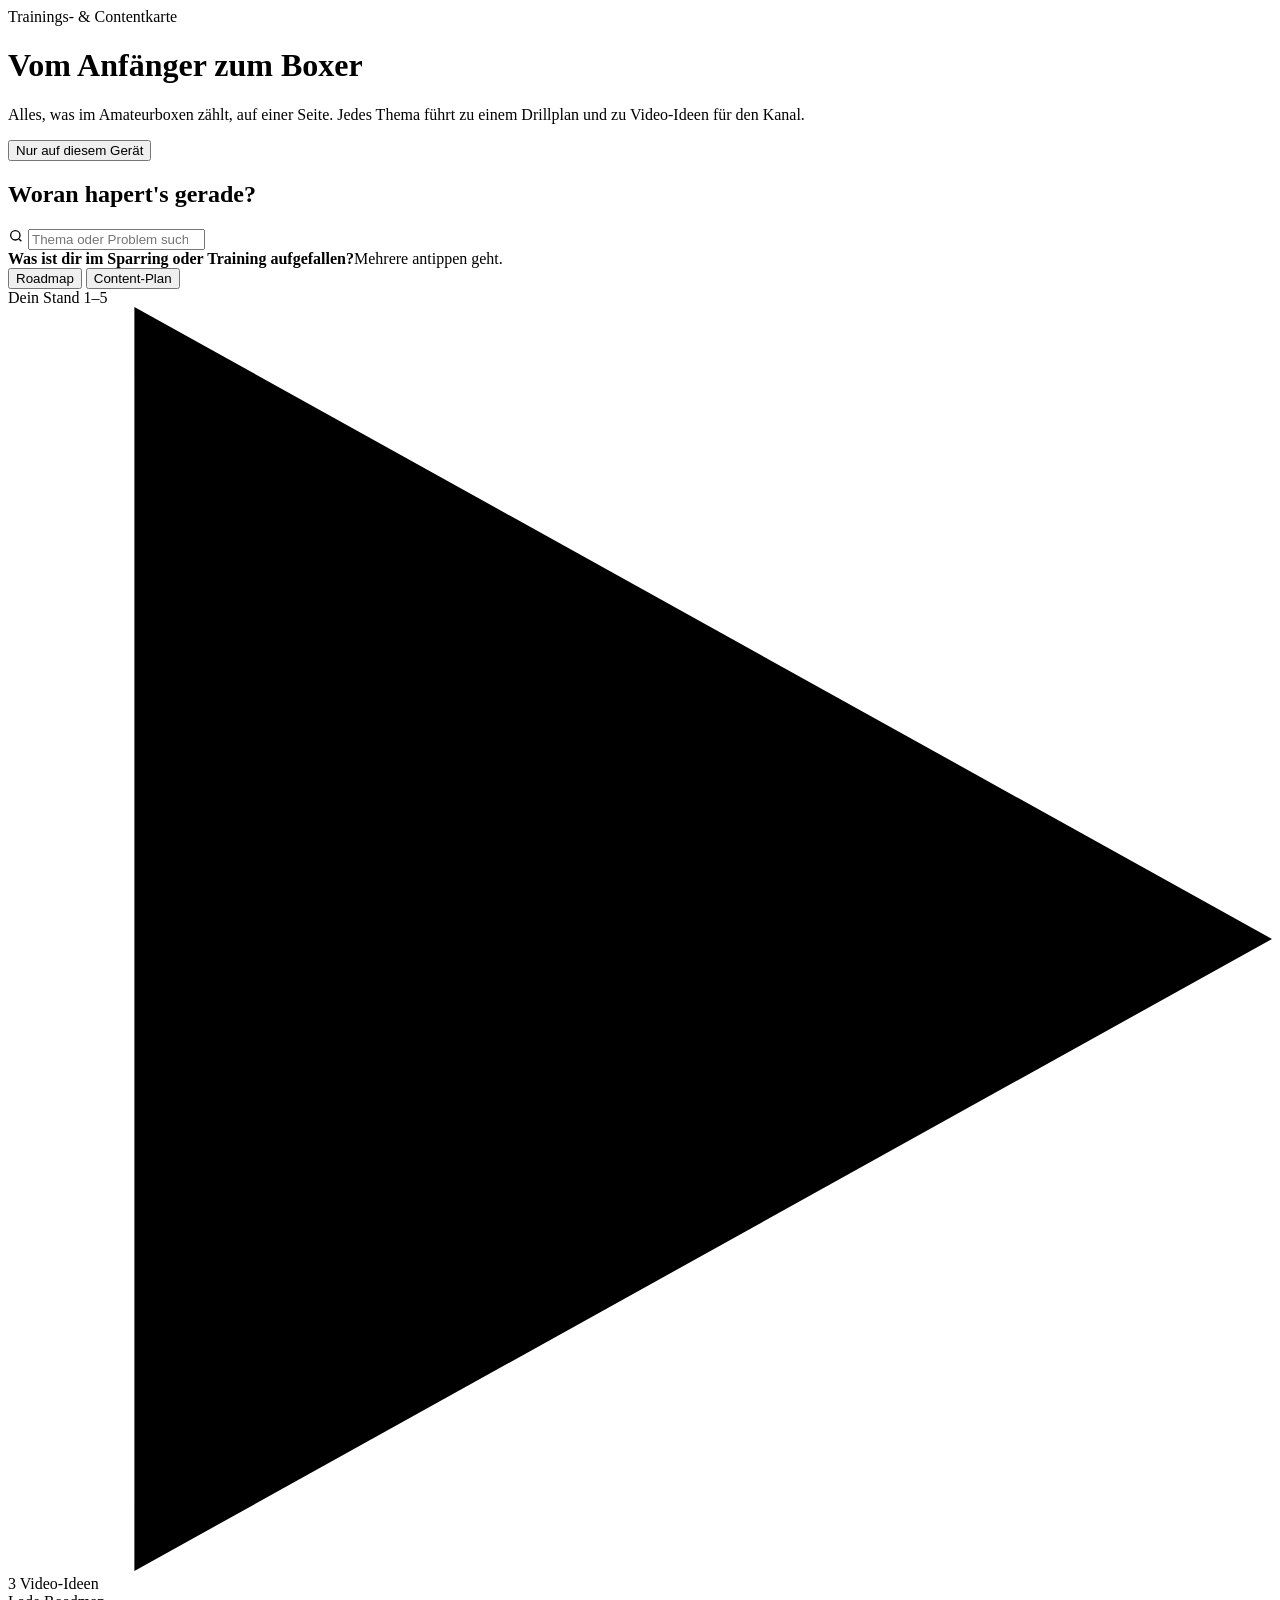
==== index.html @ cc00c176 "Add files via upload" ====
<!doctype html>
<html lang="de">
<head>
<meta charset="utf-8">
<meta name="viewport" content="width=device-width, initial-scale=1, viewport-fit=cover">
<title>Daniels Box-Roadmap</title>
<meta name="description" content="Vom Anfänger zum Boxer: Trainingskarte, Drillpläne und Content-Plan.">
<meta name="theme-color" content="#ECEEF2" media="(prefers-color-scheme: light)">
<meta name="theme-color" content="#0D1117" media="(prefers-color-scheme: dark)">
<link rel="preconnect" href="https://fonts.googleapis.com">
<link rel="preconnect" href="https://fonts.gstatic.com" crossorigin>
<link rel="stylesheet" href="https://fonts.googleapis.com/css2?family=Barlow+Condensed:wght@600;700;800&family=Inter:wght@400;500;600&family=JetBrains+Mono:wght@500&display=swap">
<link rel="stylesheet" href="assets/styles.css">
</head>
<body>
<div class="wrap">
  <header class="top">
    <div>
      <div class="eyebrow">Trainings- &amp; Contentkarte</div>
      <h1>Vom Anfänger <span>zum Boxer</span></h1>
      <p>Alles, was im Amateurboxen zählt, auf einer Seite. Jedes Thema führt zu einem Drillplan und zu Video-Ideen für den Kanal.</p>
    </div>
    <div class="top-right">
      <div class="stats" id="stats"></div>
      <button class="syncbtn" id="syncbtn" data-state="local" title="Speichern einrichten"><i></i><span>Nur auf diesem Gerät</span></button>
    </div>
  </header>

  <section class="finder" aria-labelledby="fh">
    <div class="finder-row">
      <h2 id="fh">Woran hapert's gerade?</h2>
      <label class="search" for="q">
        <svg width="16" height="16" viewBox="0 0 24 24" fill="none" stroke="currentColor" stroke-width="2" aria-hidden="true"><circle cx="11" cy="11" r="7"/><path d="m20 20-3.5-3.5"/></svg>
        <input id="q" type="search" placeholder="Thema oder Problem suchen, z. B. Kopf, Luft, Ecke" autocomplete="off">
      </label>
    </div>
    <div class="fsec" id="weakest"></div>
    <div class="fsec">
      <div class="fsec-h"><b>Was ist dir im Sparring oder Training aufgefallen?</b><span class="hint">Mehrere antippen geht.</span></div>
      <div class="chips" id="symptoms" role="group" aria-label="Typische Probleme"></div>
    </div>
    <div class="reco" id="reco" hidden></div>
  </section>

  <div class="bar">
    <div class="seg" role="group" aria-label="Ansicht">
      <button id="v-map" aria-pressed="true">Roadmap</button>
      <button id="v-content" aria-pressed="false">Content-Plan</button>
    </div>
    <div class="legend" id="legend">
      <span><span class="lvl" style="--pc:var(--muted)"><i class="on"></i><i class="on"></i><i class="on"></i><i></i><i></i></span> Dein Stand 1–5</span>
      <span><span class="vcount"><svg viewBox="0 0 10 10"><path d="M1 0l9 5-9 5z"/></svg>3</span> Video-Ideen</span>
    </div>
  </div>

  <main id="map" class="map" aria-label="Roadmap"><div class="loading">Lade Roadmap …</div></main>
  <main id="content" class="content" hidden></main>
</div>

<div class="scrim" id="scrim" hidden></div>
<aside class="panel" id="panel" hidden aria-modal="true" role="dialog" aria-labelledby="ptitle">
  <div class="panel-head">
    <div class="ttl">
      <div class="crumb" id="pcrumb"></div>
      <h2 id="ptitle"></h2>
    </div>
    <button class="x" id="pclose" aria-label="Schließen"><svg width="16" height="16" viewBox="0 0 24 24" fill="none" stroke="currentColor" stroke-width="2.2"><path d="M6 6l12 12M18 6 6 18"/></svg></button>
  </div>
  <div class="panel-body" id="pbody"></div>
</aside>

<dialog id="syncdlg" aria-labelledby="sdh">
  <form method="dialog" class="dlg" id="syncform">
    <h2 id="sdh">Speichern</h2>
    <p>Status, Notizen und deine Einschätzungen landen in <code>data/progress.json</code> in deinem GitHub-Repo. So hast du auf Handy und Laptop denselben Stand. Kostet nichts.</p>
    <ol>
      <li>Auf GitHub: Settings → Developer settings → Fine-grained tokens → <b>Generate new token</b>.</li>
      <li>Nur dieses Repo auswählen, Berechtigung <b>Contents: Read and write</b>.</li>
      <li>Token hier einfügen. Er bleibt nur in diesem Browser gespeichert.</li>
    </ol>
    <div class="grid2">
      <label class="field">GitHub-Name<input name="owner" autocomplete="off" required></label>
      <label class="field">Repo<input name="repo" autocomplete="off" required></label>
      <label class="field">Branch<input name="branch" autocomplete="off" value="main"></label>
      <label class="field">Datei<input name="path" autocomplete="off" value="data/progress.json"></label>
    </div>
    <label class="field">Token<input name="token" type="password" autocomplete="off" placeholder="github_pat_…"></label>
    <div class="msg" id="syncmsg" role="status"></div>
    <div class="row">
      <button class="btn primary" value="connect" id="sconnect">Verbinden &amp; speichern</button>
      <button class="btn" value="disconnect" id="sdisconnect" type="button">Trennen</button>
      <button class="btn" value="cancel" formnovalidate>Schließen</button>
    </div>
    <hr>
    <p>Backup ohne GitHub: Fortschritt als Datei sichern oder auf ein anderes Gerät übertragen.</p>
    <div class="row">
      <button class="btn small" type="button" id="sexport">progress.json herunterladen</button>
      <label class="btn small" for="simport">Datei laden …</label>
      <input type="file" id="simport" accept="application/json,.json" hidden>
    </div>
  </form>
</dialog>

<script src="assets/core.js"></script>
<script src="assets/app.js"></script>
</body>
</html>
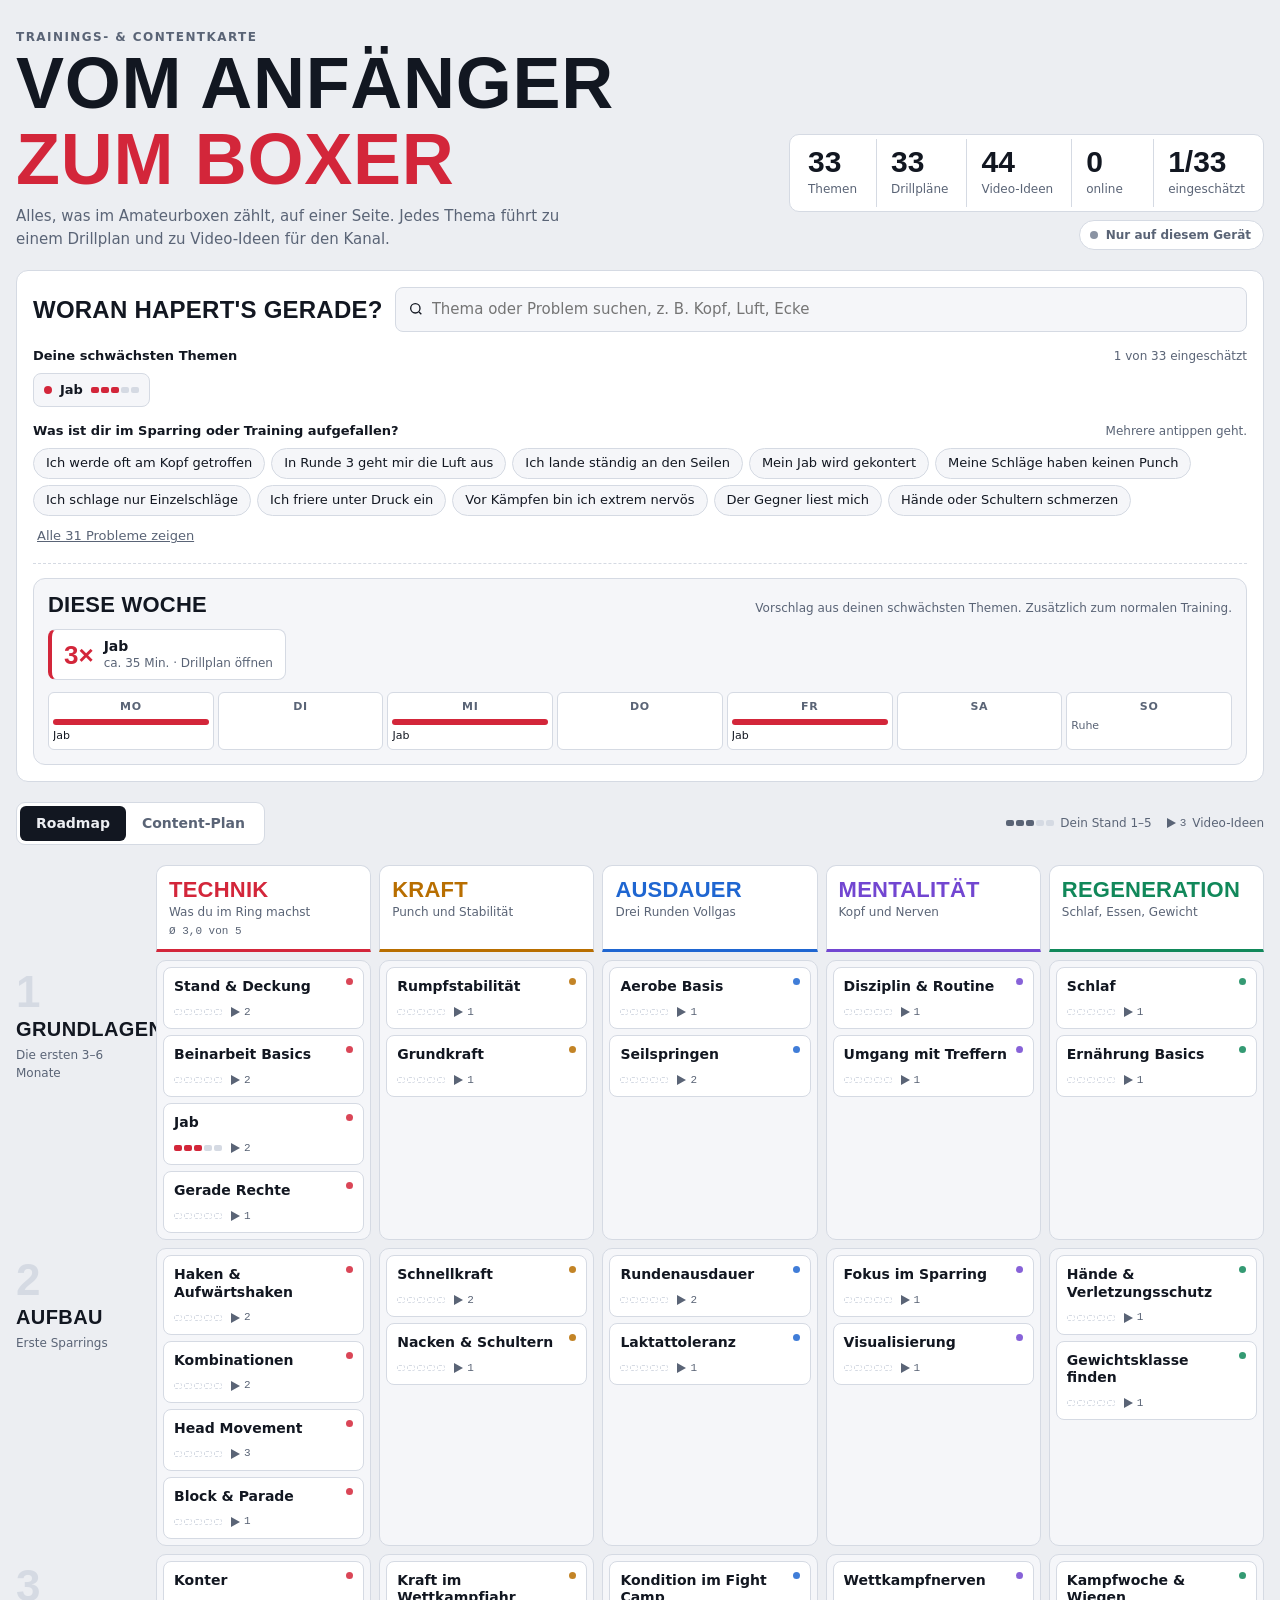
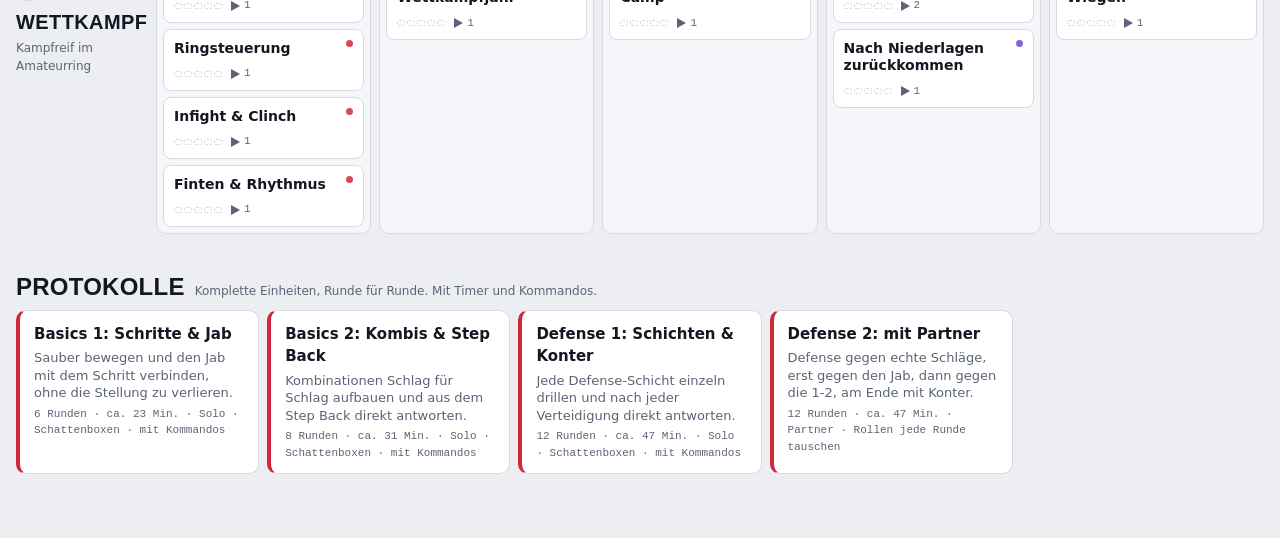
==== commit 7d40ce3d: "Add files via upload" ====
--- a/index.html
+++ b/index.html
@@ -54,6 +54,7 @@
   </div>
 
   <main id="map" class="map" aria-label="Roadmap"><div class="loading">Lade Roadmap …</div></main>
+  <section id="protos" class="protos" aria-label="Protokolle" hidden></section>
   <main id="content" class="content" hidden></main>
 </div>
 
--- a/assets/styles.css
+++ b/assets/styles.css
@@ -0,0 +1,282 @@
+/* Gemeinsame Styles für Roadmap (index.html) und Drillplan-Seite (drill.html) */
+:root{
+  --bg:#ECEEF2; --surface:#FFFFFF; --surface-2:#F5F6F9; --ink:#121721; --muted:#5A6476; --line:#D5DAE3;
+  --accent:#D3263A;
+  --p-technik:#D3263A; --p-kraft:#B86E00; --p-ausdauer:#1F66D1; --p-mental:#7246D1; --p-regen:#11885A;
+  --s-idee:#8A93A3; --s-geplant:#B86E00; --s-gedreht:#1F66D1; --s-online:#11885A;
+  --warn:#C42B1C; --rest:#11885A;
+  --shadow:0 1px 2px rgba(18,23,33,.06),0 8px 24px rgba(18,23,33,.08);
+  --f-display:"Barlow Condensed","Arial Narrow",Impact,sans-serif;
+  --f-body:"Inter",system-ui,-apple-system,"Segoe UI",sans-serif;
+  --f-mono:"JetBrains Mono",ui-monospace,Menlo,Consolas,monospace;
+  color-scheme:light;
+}
+@media (prefers-color-scheme: dark){:root:not([data-theme="light"]){
+  --bg:#0D1117; --surface:#161C26; --surface-2:#1C2330; --ink:#E7EBF1; --muted:#99A3B5; --line:#2A3241;
+  --accent:#FF5468; --p-technik:#FF5468; --p-kraft:#F2A23A; --p-ausdauer:#5B9BFF; --p-mental:#A587FF; --p-regen:#3CC98D;
+  --s-idee:#7D8799; --s-geplant:#F2A23A; --s-gedreht:#5B9BFF; --s-online:#3CC98D; --warn:#FF6B5E; --rest:#3CC98D;
+  --shadow:0 1px 2px rgba(0,0,0,.3),0 10px 30px rgba(0,0,0,.35); color-scheme:dark;
+}}
+:root[data-theme="dark"]{
+  --bg:#0D1117; --surface:#161C26; --surface-2:#1C2330; --ink:#E7EBF1; --muted:#99A3B5; --line:#2A3241;
+  --accent:#FF5468; --p-technik:#FF5468; --p-kraft:#F2A23A; --p-ausdauer:#5B9BFF; --p-mental:#A587FF; --p-regen:#3CC98D;
+  --s-idee:#7D8799; --s-geplant:#F2A23A; --s-gedreht:#5B9BFF; --s-online:#3CC98D; --warn:#FF6B5E; --rest:#3CC98D;
+  --shadow:0 1px 2px rgba(0,0,0,.3),0 10px 30px rgba(0,0,0,.35); color-scheme:dark;
+}
+*{box-sizing:border-box}
+[hidden]{display:none!important}
+html{-webkit-text-size-adjust:100%}
+body{margin:0;background:var(--bg);color:var(--ink);font-family:var(--f-body);font-size:15px;line-height:1.5}
+.wrap{max-width:1320px;margin:0 auto;padding-block:28px 64px;padding-left:max(16px,env(safe-area-inset-left,0px));padding-right:max(16px,env(safe-area-inset-right,0px));display:flex;flex-direction:column;gap:20px}
+h1,h2,h3{font-family:var(--f-display);font-weight:700;letter-spacing:.01em;margin:0;text-wrap:balance;line-height:1.05}
+button{font:inherit;color:inherit;cursor:pointer}
+a{color:inherit}
+:focus-visible{outline:2px solid var(--accent);outline-offset:2px}
+.eyebrow{font-size:12px;font-weight:600;letter-spacing:.12em;text-transform:uppercase;color:var(--muted)}
+.mono{font-family:var(--f-mono);font-size:12px}
+.hint{font-size:12px;color:var(--muted)}
+.btn{display:inline-flex;align-items:center;justify-content:center;gap:8px;border:1px solid var(--line);background:var(--surface);border-radius:8px;padding:8px 14px;font-size:14px;font-weight:600;text-decoration:none;white-space:nowrap}
+.btn:hover{border-color:var(--muted)}
+.btn.primary{background:var(--ink);color:var(--bg);border-color:var(--ink)}
+.btn.small{padding:5px 10px;font-size:13px}
+.btn svg{width:16px;height:16px;flex:none}
+.field{display:flex;flex-direction:column;gap:4px;font-size:12px;font-weight:600;color:var(--muted);min-width:0}
+.field input,.field select,.field textarea,.sel{font:inherit;font-size:14px;font-weight:400;color:var(--ink);background:var(--surface-2);border:1px solid var(--line);border-radius:8px;padding:8px 10px;min-width:0;width:100%}
+.field textarea{resize:vertical;min-height:64px;line-height:1.4}
+.field input:focus,.field select:focus,.field textarea:focus,.sel:focus{outline:none;border-color:var(--accent)}
+.sel{width:auto;padding-right:28px}
+
+/* Kopf */
+.top{display:grid;grid-template-columns:minmax(0,1fr) auto;gap:24px;align-items:end}
+.top h1{font-size:clamp(40px,6vw,72px);font-weight:800;text-transform:uppercase}
+.top h1 span{color:var(--accent)}
+.top p{margin:8px 0 0;color:var(--muted);max-width:60ch}
+.top-right{display:flex;flex-direction:column;gap:8px;align-items:flex-end}
+.stats{display:flex;gap:4px;background:var(--surface);border:1px solid var(--line);border-radius:10px;padding:4px}
+.stat{padding:8px 14px;min-width:78px}
+.stat b{display:block;font-family:var(--f-display);font-size:30px;line-height:1;font-variant-numeric:tabular-nums}
+.stat small{color:var(--muted);font-size:12px}
+.stat+.stat{border-left:1px solid var(--line)}
+.syncbtn{display:inline-flex;align-items:center;gap:8px;border:1px solid var(--line);background:var(--surface);border-radius:999px;padding:5px 12px 5px 10px;font-size:12px;font-weight:600;color:var(--muted)}
+.syncbtn i{width:8px;height:8px;border-radius:50%;background:var(--s-idee)}
+.syncbtn[data-state="ok"] i{background:var(--s-online)}
+.syncbtn[data-state="pending"] i,.syncbtn[data-state="busy"] i{background:var(--s-geplant)}
+.syncbtn[data-state="error"] i{background:var(--warn)}
+.syncbtn[data-state="error"]{color:var(--warn);border-color:var(--warn)}
+
+/* Finder */
+.finder{background:var(--surface);border:1px solid var(--line);border-radius:12px;padding:16px;display:flex;flex-direction:column;gap:14px}
+.finder-row{display:flex;gap:12px;align-items:center;flex-wrap:wrap}
+.finder h2{font-size:24px;text-transform:uppercase}
+.search{flex:1 1 260px;min-width:0;display:flex;align-items:center;gap:8px;background:var(--surface-2);border:1px solid var(--line);border-radius:8px;padding:0 12px}
+.search input{flex:1;min-width:0;border:0;background:transparent;color:var(--ink);font:inherit;padding:10px 0;outline:none}
+.search:focus-within{border-color:var(--accent)}
+.fsec{display:flex;flex-direction:column;gap:8px}
+.fsec-h{display:flex;justify-content:space-between;align-items:baseline;gap:8px;flex-wrap:wrap}
+.fsec-h b{font-size:13px;font-weight:600}
+.chips{display:flex;flex-wrap:wrap;gap:6px}
+.chip{border:1px solid var(--line);background:var(--surface-2);border-radius:999px;padding:6px 12px;font-size:13px;line-height:1.3;text-align:left}
+.chip:hover{border-color:var(--muted)}
+.chip[aria-pressed="true"]{background:var(--ink);color:var(--bg);border-color:var(--ink)}
+.chip[aria-pressed="true"]::before{content:"✓ ";font-weight:700}
+.weak{display:flex;flex-wrap:wrap;gap:6px}
+.weak-btn{display:inline-flex;align-items:center;gap:8px;border:1px solid var(--line);background:var(--surface-2);border-radius:8px;padding:6px 10px;font-size:13px;font-weight:600}
+.weak-btn:hover{border-color:var(--pc)}
+.reco{display:flex;flex-direction:column;gap:12px;padding-top:14px;border-top:1px dashed var(--line)}
+.reco-list{display:flex;flex-wrap:wrap;gap:8px;align-items:center}
+.reco-label{font-weight:600;font-size:13px}
+.reco-btn{display:inline-flex;align-items:center;gap:8px;border:1px solid var(--line);background:var(--surface);border-radius:8px;padding:6px 10px;font-size:13px;font-weight:600}
+.reco-btn i,.weak-btn i{width:8px;height:8px;border-radius:50%;background:var(--pc);flex:none}
+.reco-btn em,.weak-btn em{font-style:normal;font-weight:500;color:var(--muted)}
+.linkish{border:0;background:none;color:var(--muted);text-decoration:underline;font-size:13px;padding:4px}
+
+/* Wochenplan */
+.week{border:1px solid var(--line);border-radius:12px;background:var(--surface-2);padding:14px;display:flex;flex-direction:column;gap:12px}
+.week-h{display:flex;justify-content:space-between;gap:8px;flex-wrap:wrap;align-items:baseline}
+.week-h h3{font-size:22px;text-transform:uppercase}
+.week-items{display:flex;flex-wrap:wrap;gap:8px}
+.wi{display:flex;align-items:center;gap:10px;border:1px solid var(--line);border-left:4px solid var(--pc);background:var(--surface);border-radius:8px;padding:8px 12px;text-decoration:none;min-width:0}
+.wi:hover{border-color:var(--pc)}
+.wi b{font-family:var(--f-display);font-size:26px;line-height:1;color:var(--pc);font-variant-numeric:tabular-nums}
+.wi span{display:flex;flex-direction:column;line-height:1.25;min-width:0}
+.wi strong{font-weight:600;font-size:14px}
+.wi small{color:var(--muted);font-size:12px}
+.days{display:grid;grid-template-columns:repeat(7,minmax(0,1fr));gap:4px}
+.day{border:1px solid var(--line);border-radius:6px;background:var(--surface);padding:6px 4px;min-height:52px;display:flex;flex-direction:column;gap:4px;align-items:stretch}
+.day>small{font-size:11px;font-weight:600;color:var(--muted);text-align:center;letter-spacing:.06em;text-transform:uppercase}
+.day i{display:block;height:6px;border-radius:3px;background:var(--pc)}
+.day em{font-style:normal;font-size:11px;line-height:1.2;color:var(--ink);overflow:hidden;text-overflow:ellipsis;white-space:nowrap}
+
+/* Ansicht umschalten */
+.bar{display:flex;justify-content:space-between;align-items:center;gap:12px;flex-wrap:wrap}
+.seg{display:inline-flex;background:var(--surface);border:1px solid var(--line);border-radius:9px;padding:3px}
+.seg button{border:0;background:none;padding:7px 16px;border-radius:6px;font-weight:600;font-size:14px;color:var(--muted)}
+.seg button[aria-pressed="true"]{background:var(--ink);color:var(--bg)}
+.legend{display:flex;gap:14px;flex-wrap:wrap;font-size:12px;color:var(--muted);align-items:center}
+.legend>span{display:inline-flex;align-items:center;gap:6px}
+.vcount{display:inline-flex;align-items:center;gap:4px;font-family:var(--f-mono);font-size:11px;color:var(--muted)}
+.vcount svg{width:10px;height:10px;fill:currentColor}
+
+/* Level-Balken */
+.lvl{display:inline-grid;grid-template-columns:repeat(5,8px);gap:2px;align-items:center}
+.lvl i{height:6px;border-radius:2px;background:var(--line)}
+.lvl i.on{background:var(--pc)}
+.lvl.none i{background:transparent;border:1px dashed var(--line);height:6px}
+
+/* Ringkarte */
+.map{display:grid;grid-template-columns:132px repeat(5,minmax(0,1fr));gap:8px}
+.colhead{padding:12px 12px 10px;border-radius:10px 10px 0 0;background:var(--surface);border:1px solid var(--line);border-bottom:3px solid var(--pc);display:flex;flex-direction:column;gap:2px}
+.colhead h3{font-size:22px;text-transform:uppercase;color:var(--pc)}
+.colhead small{color:var(--muted);font-size:12px}
+.colhead .avg{font-family:var(--f-mono);font-size:11px;color:var(--muted)}
+.rowhead{padding:12px 4px 12px 0;display:flex;flex-direction:column;gap:2px}
+.rowhead .num{font-family:var(--f-display);font-size:44px;font-weight:800;line-height:.9;color:var(--line)}
+.rowhead b{font-family:var(--f-display);font-size:20px;text-transform:uppercase;letter-spacing:.02em}
+.rowhead small{color:var(--muted);font-size:12px}
+.cell{display:flex;flex-direction:column;gap:6px;padding:6px;background:var(--surface-2);border:1px solid var(--line);border-radius:10px;min-width:0}
+.cell-stage{display:none}
+.node{position:relative;text-align:left;border:1px solid var(--line);background:var(--surface);border-radius:8px;padding:10px 10px 8px;display:flex;flex-direction:column;gap:8px;transition:transform .12s,box-shadow .12s,opacity .2s,border-color .12s;min-width:0}
+.node:hover{transform:translateY(-1px);box-shadow:var(--shadow);border-color:var(--pc)}
+.node .nt{font-weight:600;font-size:14px;line-height:1.25;padding-right:12px}
+.node .nm{display:flex;gap:8px;align-items:center;justify-content:space-between;flex-wrap:wrap}
+.node .dot{position:absolute;top:10px;right:10px;width:7px;height:7px;border-radius:50%;background:var(--pc);opacity:.85}
+.map.filtering .node:not(.hit){opacity:.28}
+.node.hit{border-color:var(--pc);box-shadow:0 0 0 2px var(--pc)}
+.node.active{box-shadow:0 0 0 2px var(--ink)}
+
+@media (max-width:980px){
+  .top{grid-template-columns:1fr}
+  .top-right{align-items:flex-start}
+  .map{display:flex;flex-direction:column}
+  .corner,.rowhead{display:none}
+  .colhead{border-radius:10px;margin-top:10px;order:var(--o)}
+  .cell{order:var(--o);display:grid;grid-template-columns:repeat(auto-fill,minmax(160px,1fr))}
+  .cell-stage{display:block;grid-column:1/-1;font-size:11px;font-weight:600;letter-spacing:.1em;text-transform:uppercase;color:var(--muted);padding:2px 4px}
+}
+@media (max-width:560px){
+  .stats{width:100%}
+  .stat{flex:1;min-width:0;padding:8px 10px}
+  .stat b{font-size:26px}
+  .day em{display:none}
+  .day{min-height:40px}
+}
+
+/* Content-Plan */
+.content{display:flex;flex-direction:column;gap:16px}
+.cbar{display:flex;gap:8px;flex-wrap:wrap;align-items:end;background:var(--surface);border:1px solid var(--line);border-radius:12px;padding:12px}
+.cbar .field{flex:1 1 130px}
+.cbar .grow{flex:999 1 0}
+.cbar .count{font-size:13px;color:var(--muted);align-self:center;white-space:nowrap}
+.cgroup{background:var(--surface);border:1px solid var(--line);border-radius:12px;overflow:hidden}
+.cgroup h3{font-size:20px;text-transform:uppercase;padding:12px 16px;border-bottom:1px solid var(--line);color:var(--pc);display:flex;justify-content:space-between;align-items:baseline}
+.cgroup h3 small{font-family:var(--f-body);font-size:12px;color:var(--muted);text-transform:none;letter-spacing:0;font-weight:500}
+.vrow{border-top:1px solid var(--line)}
+.vrow:first-of-type{border-top:0}
+.vsum{display:grid;grid-template-columns:minmax(0,1fr) 150px 64px 92px 104px 36px;gap:12px;align-items:center;padding:10px 16px}
+.vmain{min-width:0;display:flex;flex-direction:column;gap:2px}
+.vt{font-weight:600;min-width:0}
+.vhook{color:var(--muted);font-size:13px;overflow:hidden;text-overflow:ellipsis;white-space:nowrap}
+.vhook:empty{display:none}
+.vn{border:0;background:none;padding:0;text-align:left;color:var(--muted);font-size:13px;text-decoration:underline;text-decoration-color:var(--line);text-underline-offset:3px;min-width:0;overflow:hidden;text-overflow:ellipsis;white-space:nowrap}
+.vdate{font-family:var(--f-mono);font-size:12px;color:var(--muted);white-space:nowrap;display:inline-flex;gap:6px;align-items:center}
+.vdate.late{color:var(--warn)}
+.vdate a{color:var(--s-online);display:inline-flex}
+.vdate a svg{width:14px;height:14px}
+.fmt{font-family:var(--f-mono);font-size:11px;padding:2px 6px;border:1px solid var(--line);border-radius:4px;color:var(--muted);justify-self:start;white-space:nowrap}
+.status{display:inline-flex;align-items:center;gap:6px;border:1px solid var(--line);background:var(--surface-2);border-radius:999px;padding:3px 10px 3px 8px;font-size:12px;font-weight:600;justify-self:start;white-space:nowrap}
+.status i{width:8px;height:8px;border-radius:50%;background:var(--sc)}
+.vtoggle{width:32px;height:32px;border:1px solid var(--line);background:var(--surface-2);border-radius:8px;display:grid;place-items:center}
+.vtoggle svg{width:14px;height:14px;transition:transform .15s}
+.vrow.open .vtoggle svg{transform:rotate(180deg)}
+.vedit{display:grid;grid-template-columns:repeat(4,minmax(0,1fr));gap:10px;padding:4px 16px 16px;background:var(--surface)}
+.vedit .wide{grid-column:1/-1}
+.vedit .half{grid-column:span 2}
+.vedit .saved{grid-column:1/-1;font-size:12px;color:var(--muted)}
+.empty{padding:16px;color:var(--muted)}
+@media (max-width:820px){
+  .vsum{grid-template-columns:minmax(0,1fr) auto 36px;row-gap:6px;padding:10px 12px}
+  .vsum .vn{grid-column:1/2;grid-row:2}
+  .vsum .fmt{grid-column:2;grid-row:2;justify-self:end}
+  .vsum .vdate{grid-column:1;grid-row:3}
+  .vsum .status{grid-column:2;grid-row:1;justify-self:end}
+  .vsum .vtoggle{grid-column:3;grid-row:1}
+  .vedit{grid-template-columns:repeat(2,minmax(0,1fr));padding:4px 12px 14px}
+  .vedit .half{grid-column:1/-1}
+}
+
+/* Panel */
+.scrim{position:fixed;inset:0;background:rgba(10,14,20,.45);z-index:20}
+.panel{position:fixed;top:0;right:0;bottom:0;width:min(540px,100%);background:var(--surface);z-index:21;box-shadow:var(--shadow);display:flex;flex-direction:column;border-left:1px solid var(--line);padding-top:env(safe-area-inset-top,0px);padding-bottom:env(safe-area-inset-bottom,0px);padding-right:env(safe-area-inset-right,0px)}
+.panel-head{padding:18px 20px 14px;border-bottom:1px solid var(--line);display:flex;gap:12px;align-items:flex-start}
+.panel-head .ttl{flex:1;min-width:0}
+.panel-head h2{font-size:34px;text-transform:uppercase;margin-top:4px}
+.crumb{display:flex;gap:8px;align-items:center;font-size:12px;font-weight:600;color:var(--pc);letter-spacing:.08em;text-transform:uppercase}
+.crumb span{color:var(--muted)}
+.x{border:1px solid var(--line);background:var(--surface-2);border-radius:8px;width:36px;height:36px;display:grid;place-items:center;flex:none}
+.panel-body{overflow-y:auto;padding:18px 20px 32px;display:flex;flex-direction:column;gap:22px}
+.panel-body p{margin:0}
+.sec h4{margin:0 0 8px;font-size:12px;letter-spacing:.12em;text-transform:uppercase;color:var(--muted);font-weight:600}
+.ticks{list-style:none;margin:0;padding:0;display:flex;flex-direction:column;gap:6px}
+.ticks li{display:grid;grid-template-columns:18px 1fr;gap:6px}
+.ticks li::before{content:"";width:8px;height:8px;margin-top:7px;border-radius:2px;background:var(--pc)}
+.signs li::before{background:none;border:2px solid var(--muted);border-radius:50%;width:6px;height:6px}
+
+/* Selbsteinschätzung */
+.rate{border:1px solid var(--line);border-radius:12px;padding:12px;display:flex;flex-direction:column;gap:10px;background:var(--surface-2)}
+.rate-h{display:flex;justify-content:space-between;align-items:baseline;gap:8px}
+.rate-h b{font-size:12px;letter-spacing:.12em;text-transform:uppercase;color:var(--muted);font-weight:600}
+.rate-steps{display:grid;grid-template-columns:repeat(5,minmax(0,1fr));gap:4px}
+.rate-steps button{border:1px solid var(--line);background:var(--surface);border-radius:8px;padding:10px 0 8px;display:flex;flex-direction:column;align-items:center;gap:6px;font-family:var(--f-display);font-size:22px;font-weight:700;line-height:1}
+.rate-steps button i{width:70%;height:5px;border-radius:3px;background:var(--line)}
+.rate-steps button.on i{background:var(--pc)}
+.rate-steps button[aria-checked="true"]{border-color:var(--pc);box-shadow:0 0 0 1px var(--pc);color:var(--pc)}
+.rate-label{font-size:14px;font-weight:600}
+.rate-label.none{color:var(--muted);font-weight:500}
+
+.drill{border:1px solid var(--line);border-radius:12px;overflow:hidden}
+.drill-head{padding:14px 16px;background:var(--surface-2);display:flex;flex-direction:column;gap:8px}
+.drill-head b{font-size:16px;font-weight:600;line-height:1.35}
+.draft{font-size:11px;font-weight:600;letter-spacing:.06em;text-transform:uppercase;color:var(--p-kraft)}
+.drill-meta{display:flex;gap:16px;flex-wrap:wrap;font-size:13px;color:var(--muted)}
+.drill-meta strong{color:var(--ink);font-weight:600}
+.round{display:grid;grid-template-columns:28px minmax(0,1fr);gap:10px;padding:12px 16px;border-top:1px solid var(--line)}
+.round .rn{font-family:var(--f-display);font-size:22px;font-weight:800;color:var(--pc);line-height:1}
+.round .rt{display:flex;justify-content:space-between;gap:8px;flex-wrap:wrap;font-weight:600}
+.round .rf{font-family:var(--f-mono);font-size:12px;color:var(--muted);white-space:nowrap}
+.round p{color:var(--muted);font-size:14px;margin-top:2px}
+.check{padding:12px 16px;border-top:1px solid var(--line);font-size:14px;background:var(--surface-2)}
+.drill-open{display:flex;gap:8px;padding:12px 16px;border-top:1px solid var(--line);flex-wrap:wrap}
+.vlist{display:flex;flex-direction:column;gap:6px}
+.vitem{display:grid;grid-template-columns:minmax(0,1fr) auto;gap:10px;align-items:center;padding:10px 12px;border:1px solid var(--line);border-radius:8px}
+.vitem .fmt{margin-top:4px;display:inline-block}
+.vitem .vhook{white-space:normal;margin-top:2px}
+
+/* Dialog */
+dialog{border:1px solid var(--line);border-radius:14px;background:var(--surface);color:var(--ink);padding:0;width:min(560px,calc(100% - 32px));max-height:calc(100% - 32px);box-shadow:var(--shadow)}
+dialog::backdrop{background:rgba(10,14,20,.5)}
+.dlg{display:flex;flex-direction:column;gap:14px;padding:20px}
+.dlg h2{font-size:28px;text-transform:uppercase}
+.dlg p{margin:0;font-size:14px;color:var(--muted)}
+.dlg ol{margin:0;padding-left:20px;font-size:14px;color:var(--muted);display:flex;flex-direction:column;gap:4px}
+.dlg .grid2{display:grid;grid-template-columns:1fr 1fr;gap:10px}
+.dlg .row{display:flex;gap:8px;flex-wrap:wrap;align-items:center}
+.dlg hr{border:0;border-top:1px solid var(--line);margin:4px 0;width:100%}
+.dlg .msg{font-size:13px;font-weight:600}
+.dlg .msg.err{color:var(--warn)}
+.dlg .msg.ok{color:var(--s-online)}
+@media (max-width:480px){.dlg .grid2{grid-template-columns:1fr}}
+
+.loading{padding:40px 0;color:var(--muted)}
+@media (prefers-reduced-motion:reduce){*{transition:none!important}}
+
+/* Protokolle */
+.protos{display:flex;flex-direction:column;gap:10px;margin-top:20px}
+.protos-h{display:flex;align-items:baseline;gap:10px;flex-wrap:wrap}
+.protos-h h2{font-size:24px;font-weight:800;text-transform:uppercase}
+.plist{display:grid;grid-template-columns:repeat(auto-fill,minmax(240px,1fr));gap:8px}
+.panel .plist{grid-template-columns:1fr}
+.pcard{display:flex;flex-direction:column;gap:4px;padding:12px 14px;background:var(--surface);border:1px solid var(--line);border-left:4px solid var(--pc);border-radius:10px;text-decoration:none;color:inherit}
+.pcard:hover{border-color:var(--muted);border-left-color:var(--pc)}
+.pcard b{font-weight:600}
+.pcard span{font-size:13px;color:var(--muted);line-height:1.35}
+.pcard small{font-family:var(--f-mono);font-size:11px;color:var(--muted)}
